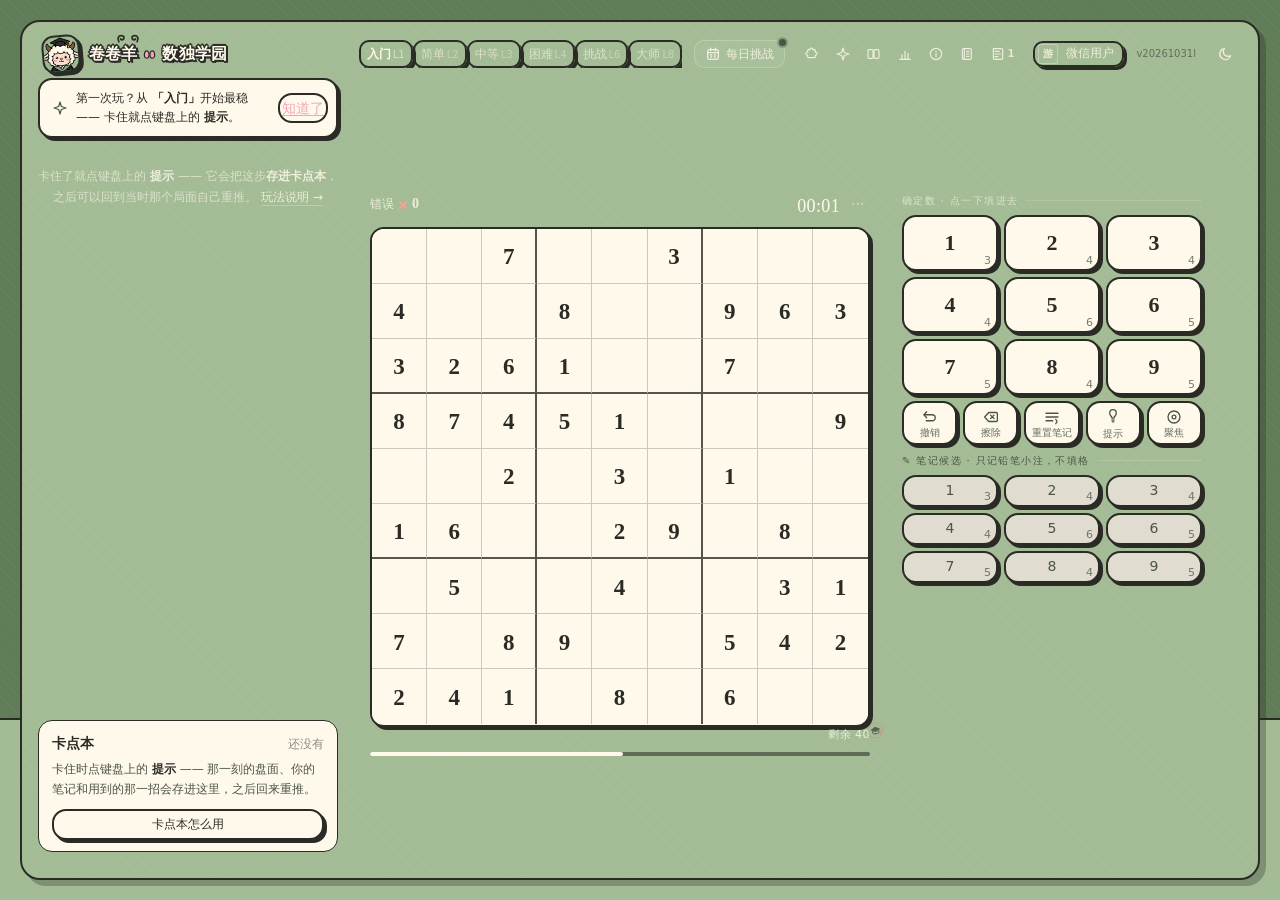
==== index.html @ a4fa40eb "卷卷羊·数独学园：会讲思路的数独小游戏" ====
<!DOCTYPE html>
<html lang="zh-CN" data-theme="light">
<head>
<meta charset="utf-8">
<!-- G3-struct -->
<meta name="viewport" content="width=device-width,initial-scale=1,maximum-scale=1,user-scalable=no,viewport-fit=cover">
<meta http-equiv="Cache-Control" content="public, max-age=300, must-revalidate">

<title>卷卷羊 · 数独学园 —— 会教你的数独</title>
<meta name="description" content="卷卷羊·数独学园——会教你的数独。卡住不慌：提示会把卡点存进卡点本，之后回到原局面自己重推。每日挑战打卡、技巧解锁、拼图收集。">
<meta property="og:title" content="卷卷羊 · 数独学园">
<meta property="og:description" content="卷卷羊·数独学园——会教你的数独。卡住不慌：提示会把卡点存进卡点本，之后回到原局面自己重推。每日挑战打卡、技巧解锁、拼图收集。">
<meta property="og:type" content="website">
<meta property="og:image" content="https://juanjuanyang-sudoku.app.workbuddy.host/share-cover.png?sharecode=OUQT4PXSUZ">
<meta property="og:image:width" content="1200">
<meta property="og:image:height" content="900">
<meta property="og:image:type" content="image/png">
<meta name="twitter:card" content="summary_large_image">
<meta name="twitter:title" content="卷卷羊 · 数独学园">
<meta name="twitter:description" content="卷卷羊·数独学园——会教你的数独。卡住不慌：提示会把卡点存进卡点本，之后回到原局面自己重推。每日挑战打卡、技巧解锁、拼图收集。">
<meta name="twitter:image" content="https://juanjuanyang-sudoku.app.workbuddy.host/share-cover.png?sharecode=OUQT4PXSUZ">
<link rel="icon" href="[data-uri]">
<link rel="apple-touch-icon" href="share-cover.png">
<link rel="stylesheet" href="./style.css">
</head>
<body>
<!-- 手绘旅行背景（纯装饰，固定层不参与布局）：太阳 / 云 / 远山 / 草甸 / 小花 -->
<div class="scene" aria-hidden="true">
  <i class="sc-sun"></i>
  <i class="sc-cl c1"></i><i class="sc-cl c2"></i><i class="sc-cl c3"></i>
  <i class="sc-hl h1"></i><i class="sc-hl h2"></i>
  <i class="sc-grass"></i>
  <i class="sc-sheep"></i>
  <i class="sc-fl f1"></i><i class="sc-fl f2"></i><i class="sc-fl f3"></i>
</div>
<div class="wrap">

  <header class="top">
    <div class="brand">
      <span class="logo" aria-hidden="true"></span>
      <span class="bt"><span class="bt-yy">卷卷羊<svg class="bt-horns" viewBox="0 0 40 14" aria-hidden="true"><path d="M6 12 C3 7 5 2.5 10 2.5 C13.5 2.5 15 5.5 13 8 C11.5 9.8 9 9.4 8.4 7.6"/><path d="M34 12 C37 7 35 2.5 30 2.5 C26.5 2.5 25 5.5 27 8 C28.5 9.8 31 9.4 31.6 7.6"/></svg></span><svg class="bt-hoof" viewBox="0 0 22 20" aria-hidden="true"><path d="M6.6 3.2 C9.4 3.2 10.8 6.2 10.2 10.4 C9.9 12.9 8.5 14.2 6.6 14 C4.4 13.8 3.1 11.3 3.5 8 C3.9 5 4.9 3.2 6.6 3.2 Z"/><path d="M15.4 3.2 C12.6 3.2 11.2 6.2 11.8 10.4 C12.1 12.9 13.5 14.2 15.4 14 C17.6 13.8 18.9 11.3 18.5 8 C18.1 5 17.1 3.2 15.4 3.2 Z"/></svg><span>数独学园</span></span>
    </div>
    <span class="spacer"></span>
    <div class="tiers" id="tiers"></div>
    <!-- 每日挑战入口：原先是一整张常驻卡片（占约 44px 纵高、做题时纯属占地方），
         2026-10-29 收成顶栏一枚小按钮 —— 今日未打卡显示暖黄小点，已完成整枚转暖黄。
         点开是「每日挑战」面板：今日题目 + 打卡图 + 开始挑战。 -->
    <button class="dbtn" id="dailyBtn" type="button" title="每日挑战：每天一道全网同题，打卡连成图">
      <svg class="db-ic" viewBox="0 0 24 24" fill="none" stroke="currentColor" stroke-width="1.9" stroke-linecap="round" stroke-linejoin="round" aria-hidden="true"><rect x="4" y="5.5" width="16" height="14.5" rx="2.5"/><path d="M4 10 H20 M8.5 3.2 V7 M15.5 3.2 V7 M8.5 13.5 H10 M14 13.5 H15.5 M8.5 16.5 H10 M14 16.5 H15.5"/></svg>
      <span class="db-t" id="dailyBtnTxt">每日挑战</span>
      <i class="db-dot" id="dailyBtnDot" hidden aria-hidden="true"></i>
    </button>
    <div class="navmenu">
      <input class="navchk" type="checkbox" id="navChk" aria-label="更多入口">
      <label class="navtoggle" for="navChk" title="更多入口" aria-label="更多入口"></label>
      <label class="navscrim" for="navChk" aria-hidden="true"></label>
      <div class="navmenu-body">
  <nav class="nav">
        <button class="navbtn" id="navPuzzle" title="完成任务收集拼图碎片"><span class="ni"><svg class="npz" viewBox="0 0 24 24" fill="none" stroke="currentColor" stroke-width="1.9" stroke-linecap="round" stroke-linejoin="round" aria-hidden="true"><path d="M6.5 5.5 H9 Q8.5 3 11 3 Q13.5 3 13 5.5 H15.5 Q17 5.5 17 7 V9.5 Q19.5 9 19.5 11.5 Q19.5 14 17 13.5 V16 Q17 17.5 15.5 17.5 H7 Q5.5 17.5 5.5 16 V13.5 Q3 14 3 11.5 Q3 9 5.5 9.5 V7 Q5.5 5.5 6.5 5.5 Z"/></svg></span><span class="nbl">拼图</span><i class="nbadge" id="pzBadge" hidden></i></button>
        <button class="navbtn" id="navSkills" title="L1–L8 技巧图鉴"><span class="ni"><svg class="nsp" viewBox="0 0 24 24" fill="none" stroke="currentColor" stroke-width="1.9" stroke-linecap="round" stroke-linejoin="round" aria-hidden="true"><path d="M12 3 L14 9.7 L21 12 L14 14.3 L12 21 L10 14.3 L3 12 L10 9.7 Z"/></svg></span><span class="nbl">技巧</span></button>
        <button class="navbtn" id="navTutorial" title="新手教程：每一招配一个真实局面，手把手走一遍"><span class="ni"><svg class="ntu" viewBox="0 0 24 24" fill="none" stroke="currentColor" stroke-width="1.9" stroke-linecap="round" stroke-linejoin="round" aria-hidden="true"><path d="M4.5 5.5 H9 Q10.5 5.5 10.5 7 V17 Q10.5 18.5 9 18.5 H4.5 Q3 18.5 3 17 V7 Q3 5.5 4.5 5.5 Z M13.5 5.5 H18 Q19.5 5.5 19.5 7 V17 Q19.5 18.5 18 18.5 H13.5 Q12 18.5 12 17 V7 Q12 5.5 13.5 5.5 Z"/></svg></span><span class="nbl">教程</span></button>
        <button class="navbtn" id="navStats" title="能力画像：通关统计与技巧分布"><span class="ni"><svg class="nch" viewBox="0 0 24 24" fill="none" stroke="currentColor" stroke-width="1.9" stroke-linecap="round" stroke-linejoin="round" aria-hidden="true"><path d="M4 20 H20 M7.5 20 V13 M12 20 V7.5 M16.5 20 V11"/></svg></span><span class="nbl">画像</span></button>
        <button class="navbtn" id="navAbout" title="玩法说明与工程验证"><span class="ni"><svg class="nin" viewBox="0 0 24 24" fill="none" stroke="currentColor" stroke-width="1.9" stroke-linecap="round" stroke-linejoin="round" aria-hidden="true"><circle cx="12" cy="12" r="8.5"/><path d="M12 11.2 V16.2 M12 7.7 V8.5"/></svg></span><span class="nbl">关于</span></button>
        <button class="navbtn hot" id="navCards" title="复盘我卡住过的局面">
          <span class="ni"><svg class="nnt" viewBox="0 0 24 24" fill="none" stroke="currentColor" stroke-width="1.9" stroke-linecap="round" stroke-linejoin="round" aria-hidden="true"><path d="M7 4 H16.5 Q18.5 4 18.5 6 V18 Q18.5 20 16.5 20 H7 Q5 20 5 18 V6 Q5 4 7 4 Z M8 4 V20 M11.5 8.5 H15 M11.5 12 H15 M11.5 15.5 H15"/></svg></span><span class="nbl">卡点本</span>
          <i class="nbadge" id="navCardBadge" hidden>0</i>
        </button>
        <button class="navbtn" id="navRecords" title="我做过哪些题：完成 / 进行中 / 放弃都在这里"><span class="ni"><svg class="nrc" viewBox="0 0 24 24" fill="none" stroke="currentColor" stroke-width="1.9" stroke-linecap="round" stroke-linejoin="round" aria-hidden="true"><path d="M5 4 H17 Q19 4 19 6 V18 Q19 20 17 20 H7 Q5 20 5 18 V6 Q5 4 7 4 Z M7.5 8 H14 M7.5 12 H16 M7.5 16 H12"/></svg></span><span class="nbl">已做</span><i class="nbadge" id="recBadge" hidden>0</i></button>
      </nav>
      <button class="chip avatar" id="acctBtn" title="账号中心：进度按账号分开保存"><span class="av" id="acctAv">游</span><span class="txt" id="acctChipName">微信用户</span></button>
      <span class="bver" id="bver" title="构建版本"></span><button class="icon-btn" id="themeBtn" title="切换深色 / 浅色"><svg class="ic-moon" viewBox="0 0 24 24" fill="none" stroke="currentColor" stroke-width="1.9" stroke-linecap="round" stroke-linejoin="round" aria-hidden="true"><path d="M19.5 14.2 Q17.5 15.3 15.3 15 Q11.3 14.5 10 10.8 Q8.9 7.6 11.2 4.8 Q6.6 5.5 5.3 9.8 Q4 14.3 7.4 17.4 Q11 20.5 15.2 19.1 Q18.3 18 19.5 14.2 Z"/></svg><svg class="ic-sun" viewBox="0 0 24 24" fill="none" stroke="currentColor" stroke-width="1.9" stroke-linecap="round" stroke-linejoin="round" aria-hidden="true"><circle cx="12" cy="12" r="4.1"/><path d="M12 3.4 V5.3 M12 18.7 V20.6 M3.4 12 H5.3 M18.7 12 H20.6 M6.1 6.1 L7.4 7.4 M16.6 16.6 L17.9 17.9 M17.9 6.1 L16.6 7.4 M7.4 16.6 L6.1 17.9"/></svg></button>
      </div>
    </div>
  </header>

  <!-- ==================== 视图 · 做题（主界面，只放解题所需） ==================== -->
  <main class="view" id="view-play">
    <!-- 左侧栏：宽屏（PC 横屏）排在棋盘左边，窄屏自动回到棋盘上方（CSS 控制） -->
    <div class="sidecol" id="sideCol">
    <!-- 每日挑战：按日期定题，完成点亮连续打卡 -->
                                                            <div class="newbie" id="newbie" hidden>
      <span class="nb-ic"><svg class="nbstar" viewBox="0 0 24 24" fill="none" stroke="currentColor" stroke-width="1.9" stroke-linecap="round" stroke-linejoin="round" aria-hidden="true"><path d="M12 3 L14 9.7 L21 12 L14 14.3 L12 21 L10 14.3 L3 12 L10 9.7 Z"/></svg></span>
      <span class="nb-tx">第一次玩？从 <b>「入门」</b>开始最稳 —— 卡住就点键盘上的 <b>提示</b>。</span>
      <button class="lnk" id="newbieX">知道了</button>
    </div>
    <!-- 每日挑战卡已收进顶栏的 #dailyBtn（2026-10-29）：常驻卡片在做题时纯占纵高，
         内容全部搬进「每日挑战」面板（#dailyOv），省下的高度直接给了棋盘。 -->
    <div class="tail">
      卡住了就点键盘上的 <b>提示</b> —— 它会把这步<b>存进卡点本</b>，之后可以回到当时那个局面自己重推。
      <a id="lnkAbout">玩法说明 →</a>
    </div>

    <!-- J-B3 / K-1：桌面三栏左栏下部的空绿，用来放「卡点本摘要」——和「会教你的数独」定位最搭的那张卡。
         常驻显示（空卡点也显示引导语），<1120px 由 CSS 的 display:none 彻底不占位。 -->
    <div class="leftnote" id="leftNote">
      <div class="ln-hd"><b>卡点本</b><span id="leftNoteTag">还没有</span></div>
      <div class="ln-body" id="leftNoteBody"></div>
      <button class="btn sm ln-btn" id="leftNoteBtn" type="button">打开卡点本</button>
    </div>















    

    </div>

    <div class="boardwrap">
      <div class="status">
        <span class="st st-err" id="stErrWrap">错误 <i class="st-x" aria-hidden="true"></i><b id="stErr">0</b></span>
        <!-- 草稿盘状态胶囊（2026-10-29）：草稿态顶替「错误」位，点一下退出草稿。
             放这里而不是新起一条横幅，是因为它零纵高代价 —— 手机档棋盘每多占 1px，
             fitScale 就得整体降一档。 -->
        <button class="st st-draft" id="stDraft" type="button" hidden
                title="草稿推演中：原盘面一格没动。点这里退出草稿">
          <i class="df-ic" aria-hidden="true"></i>
          <span class="df-t">草稿 · <b id="dfSteps">0</b> 步</span>
          <i class="df-x" aria-hidden="true"></i>
        </button>
        <span class="right">
          <button class="clock" id="clockBtn" type="button" title="点击暂停 / 继续（也可按空格）">
            <b id="stTime">00:00</b>
          </button>
          <details class="more">
            <summary title="棋局设置" aria-label="棋局设置"></summary>
            <div class="more-body">
              <p class="more-t">棋局设置</p>
              <div class="more-row">
                <span class="st">提示 <b id="stHint">0</b></span>
                <span class="st">本题 L<b id="stGrade">1</b></span>
                <span class="st tip" id="btnTip" title="点一下开关：全盘亮出所有「一眼可填」的答案（主动偷懒模式，默认关；键盘的「9 差 1」提示不受影响）"><span class="dot tipdot"></span>自明 <b id="stMust">0</b></span>
              </div>
              <div class="more-row more-btns">
                <button class="mini" id="btnNote" aria-pressed="false" title="实体键盘：数字键=填确定数，小键盘 1-9=记候选笔记；打开后互换（快捷键 N 也能切换）。触屏设备不显示">笔记 关</button>
                <button class="mini" id="btnFocus" aria-pressed="false">聚焦 关</button>
                <button class="mini" id="btnCheck" aria-pressed="true" title="纠错开：填错当场标红并计数，已填对的格子会锁定防手滑（点一下关掉：不判对错、不标红、不锁格，像纸上做题）">纠错 开</button>
                <button class="mini" id="btnSfx" aria-pressed="true" title="音效与震动：填对一声木鱼、填错一声闷响、通关三音上行；手机上填错会轻震一下">反馈 开</button>
                <button class="mini" id="btnNew">换一题</button>
                <button class="mini" id="btnDraftMini" title="草稿盘：把当前盘面另存一份，随便填随便改；退出后原盘面一格不动">开草稿</button>
              </div>
            </div>
          </details>
          <!-- 草稿常驻入口（2026-10-30）：⋯ 里那枚「开草稿」藏了两层，真机测试反馈「没找到」。
               窄屏在状态行行尾直接摆一枚「草稿」胶囊（CSS 只在 ≤719px 显示，桌面上不出现），
               进草稿后让位给上面的 stDraft 步数胶囊。 -->
          <button class="st st-draft st-draft-open" id="btnDraftOpen" type="button"
                  title="草稿推演：把当前盘面另存一份，随便填随便改；退出后原盘面一格不动">
            <i class="df-ic" aria-hidden="true"></i>
            <span class="df-t">草稿</span>
          </button>
        </span>
      </div>
      <div class="board" id="board"></div>
      <button class="resume" id="resumeBtn" type="button" title="继续">续</button>
      <div class="progress"><i id="bar"></i></div>
      <span class="boardstamp" aria-hidden="true"><svg viewBox="0 0 48 48"><circle cx="24" cy="24" r="21" fill="none" stroke="#E8654F" stroke-width="2.6" stroke-dasharray="3 3.4"/><path d="M10 21 L24 13.5 L38 21 L24 28.5 Z" fill="#2B2B26"/><path d="M15.5 24.5 v6.5 c0 2.8 17 2.8 17 0 v-6.5" fill="none" stroke="#2B2B26" stroke-width="2.6"/><path d="M36.5 23 v8.5" stroke="#E8654F" stroke-width="2.2"/><circle cx="36.5" cy="34" r="2.4" fill="#E8654F"/></svg></span>

      <!-- 下一步提示：棋盘上方的一过性浮层（不占版面高度，不自动消失，可手动收起） -->
      <aside class="hintsheet" id="hintPanel" hidden>
        <div class="hshd">
          <span class="hsgrip" aria-hidden="true">⠿</span>
          <h3>提示 <span class="tag" id="hintTag">待提示</span></h3>
          <button class="btn sm" id="btnApply" hidden>应用</button>
          <button class="btn sm" id="btnDraft" hidden title="把当前盘面另存一份草稿，自己动手把这条链走一遍（原盘面一格不动）">草稿推演</button>
          <button class="btn sm hl-next" id="hintNext" hidden title="看懂了再点，翻开下一条讲解">下一步 ▸ 看懂了再点</button>
          <button class="btn sm" id="hintClose">收起</button>
        </div>
        <div class="hsbody" id="hintBox"></div>
      </aside>

      <div class="pad" id="pad"></div>
    </div>

  </main>

  <!-- ==================== 视图 · 拼图收集 ==================== -->
  <section class="view pg" id="view-puzzle" hidden>
    <div class="pghead">
      <button class="back" id="pzBack">← 返回做题</button>
      <h2><svg class="hic" viewBox="0 0 24 24" fill="none" stroke="currentColor" stroke-width="1.9" stroke-linecap="round" stroke-linejoin="round" aria-hidden="true"><path d="M6.5 5.5 H9 Q8.5 3 11 3 Q13.5 3 13 5.5 H15.5 Q17 5.5 17 7 V9.5 Q19.5 9 19.5 11.5 Q19.5 14 17 13.5 V16 Q17 17.5 15.5 17.5 H7 Q5.5 17.5 5.5 16 V13.5 Q3 14 3 11.5 Q3 9 5.5 9.5 V7 Q5.5 5.5 6.5 5.5 Z"/></svg> 拼图收集 <span class="tag" id="pzCount">0 / 256</span></h2>
    </div>
    <div class="panel">
      <div class="pz-progress">
        <span>当前正在集：<b id="pzCurLevel">—</b></span>
        <span id="pzCurTheme" class="pz-theme-tag"></span>
      </div>
      <div class="pz-stage-head">
        <span class="pz-stage-title" id="pzStageTitle">—</span>
        <span class="pz-stage-n" id="pzStageN">0 / 16</span>
      </div>
      <div class="pz-stage" id="pzStage"></div>
      <div class="pzcap" id="pzCap"></div>
    </div>
    <div class="panel">
      <h3>图鉴 <span class="tag">点击任意一幅查看</span></h3>
      <div class="pz-index" id="pzIndex"></div>
    </div>
    <div class="panel">
      <h3>怎么收集 <span class="tag">每通关一局 = 随机点亮当前一幅的一块</span></h3>
      <div class="pztasks" id="pzTasks"></div>
    </div>
  </section>

  <section class="view pg" id="view-skills" hidden>
    <div class="pghead">
      <button class="back" id="skBack">← 返回做题</button>
      <h2>技巧图鉴 <span class="tag" id="skillTag">0 / 8</span></h2>
    </div>
    <div class="panel">
      <div class="skills" id="skills"></div>
    </div>
    <div class="panel">
      <h3>这个阶梯是怎么定出来的</h3>
      <div class="empty">
        难度不是靠「提示数多少」定的 —— 实测提示数与难度只有弱相关（皮尔逊 −0.393，解释力约 15%），
        没法当指标用。<b>真正的指标是「解完这题最少要用到第几级技巧」</b>：<br><br>
        每道题都用 L1 起逐级尝试，只用 L1 就能推完 → 定级 L1；必须动用到 L3 才能推完 → 定级 L3。
        L1–L8 全上还解不完的，才会被判为超纲。实测在 300 道随机题上，这套阶梯的覆盖率是
        <b>300 / 300 = 100%</b>。<br><br>
        所以你在做题时看到的「本题 L3」，是一句可验证的承诺：<b>这题只需要 L3 及以下的技巧就能解完</b>，
        不需要你去猜更高级的招。
      </div>
    </div>
  </section>

  <!-- ==================== 视图 · 新手教程 ==================== -->
  <section class="view pg" id="view-tutorial" hidden>
    <div class="pghead">
      <button class="back" id="tutBack">← 返回做题</button>
      <h2>新手教程 <span class="tag" id="tutTag">L1–L8</span></h2>
    </div>
    <div class="panel">
      <p class="pgnote" style="text-align:left">
        每一招都配一个<b>真实的局面</b>：先把低一级的招数全部用光，剩下这一步<b>只能靠这一招</b>解开 ——
        所以你看到的例子，就是这招真正该出场的时刻。点「换一个例子」可以换一道题。<br>
        <b>零基础就从 L1 顺着往下看：</b>每一章开头都有一块「零基础先看」，用大白话把这一招的来龙去脉讲一遍，
        看懂了再看下面的真实棋盘；嫌长可以点右上角「收起」。
      </p>
      <div class="tut-nav" id="tutNav"></div>
      <div id="tutBody"><div class="empty">选一招开始看 ↓</div></div>
    </div>
  </section>

  <!-- ==================== 视图 · 能力画像 ==================== -->
  <section class="view pg" id="view-stats" hidden>
    <div class="pghead">
      <button class="back" id="stBack">← 返回做题</button>
      <h2><svg class="hic" viewBox="0 0 24 24" fill="none" stroke="currentColor" stroke-width="1.9" stroke-linecap="round" stroke-linejoin="round" aria-hidden="true"><path d="M4 20 H20 M7.5 20 V13 M12 20 V7.5 M16.5 20 V11"/></svg> 能力画像</h2>
    </div>
    <div class="panel">
      <div id="statsTop"></div>
    </div>
    <div class="panel">
      <h3>分难度战绩 <span class="tag">通关数 / 题库总量 · 最快用时</span></h3>
      <div id="statsTiers"></div>
    </div>
    <div class="panel">
      <h3>技巧使用分布 <span class="tag">从 L1 到 L8，你用过的每一步推理</span></h3>
      <div id="statsTech"></div>
    </div>
    <div class="panel">
      <h3>每日挑战 <span class="tag">连续打卡反映的是习惯，不是天赋</span></h3>
      <div id="statsDaily"></div>
    </div>
  </section>

  <!-- ==================== 视图 · 已做过的题 ==================== -->
  <section class="view pg" id="view-records" hidden>
    <div class="pghead">
      <button class="back" id="recBack">← 返回做题</button>
      <h2>我做过哪些题 <span class="tag" id="recCount">0</span></h2>
    </div>
    <div class="panel">
      <div class="rec-filter" id="recFilter">
        <button class="rf on" data-f="all">全部</button>
        <button class="rf" data-f="progress">进行中</button>
        <button class="rf" data-f="done">完成</button>
        <button class="rf" data-f="abandon">放弃</button>
      </div>
      <div class="rec-list" id="recList"></div>
      <div class="empty" id="recEmpty" hidden>还没有做过的题。开一局，系统就会自动把这一题记在这里。</div>
    </div>
  </section>

  <!-- ==================== 视图 · 关于 & 玩法 ==================== -->
  <section class="view pg" id="view-about" hidden>
    <div class="pghead">
      <button class="back" id="abBack">← 返回做题</button>
      <h2>关于卷卷羊 · 数独学园</h2>
    </div>

    <div class="panel">
      <div id="aboutBox"></div>
    </div>

    <div class="panel">
      <h3>怎么玩</h3>
      <div class="howto">
        <p><b>键盘两行并存，不用切模式</b><br>
        上行大字 = 填<b style="color:var(--player)">确定数</b>；下行小字 = 记<b style="color:var(--accent)">候选笔记</b>。
        两行的大小、底色、边框都不同，想填哪种就点哪行。</p>

        <p><b>三态清楚分开</b><br>
        <b>深色粗体</b> = 题目给定（不可改，参与校验） ·
        <b style="color:var(--player)">蜜桃粉</b> = 你自己填的（纠错开着时<b>填对就锁定</b>，改不了） ·
        <b style="color:var(--note)">小灰字</b> = 笔记候选（纯推演，<b>不参与校验</b>，随你乱记也不会被判错）。</p>

        <p><b>纠错开关（「⋯ 棋局设置 → 纠错」）</b><br>
        <b>开</b>（默认）：填错当场标红并计数，已填对的格子随之<b>锁定</b>，防手滑点掉。<br>
        <b>关</b>：不判对错、不标红、不计数、不锁格 —— 也就是纸上模式（Paper Mode）：
        填对了也能改，填错了也没提示，同行同列同宫撞了数都不染红，全凭自己核对。</p>

        <p><b>选中一个数字，全盘跟着亮</b><br>
        点了某个数字（格子里的或键盘上的），同行 + 同列 + 同宫一起奶油底，
        全盘同一个数字<b>染成深灰绿并描一圈细边</b>——扫「这个数字还能放哪 / 还差几个」一眼完成，
        连笔记里的该候选也会高亮。记候选笔记<b>不算</b>：它是推演，不是场上出现的数字，不触发联动。</p>

        <p><b>行 / 列 / 宫 9 差 1 时，键盘才亮缺的数</b><br>
        只有当某一<b>横</b>、某一<b>竖</b>或某个<b>小九宫格</b>已经填了 8 个数、
        而你选中的正是最后那个空格时，键盘才把缺的那个数字键
        <b style="color:var(--green)">亮绿</b>、其余键淡出 —— 这时的答案不用想，纯搬运。<br>
        除此之外（哪怕这一格靠排除只剩一个候选），键盘也不会替你数 —— 推理的过程留给你。</p>

        <p>状态栏「自明 N」= 当前还有多少格「一眼可填」（只报数量、不报位置）。想直接看答案都在哪，
        点它开启「全盘自明」，所有答案格一起亮幽灵数字 —— 那就是替你做题了，慎用。
        想更专注可以开「聚焦」：其他格子全部变灰，专心想当前这一格。</p>

        <p><b>数字填满 9 个就自动禁用</b><br>
        某个数字在盘面出现满 9 次，键盘上下两行同时变灰、点了不可填，省得你反复试。</p>

        <p><b>卡点本：把「看过一次」变成「真的会做」</b><br>
        每次点「教我下一步」，都会自动存下<b>提示前的完整局面 + 你当时记的笔记 + 用到的那一招</b>。
        之后可以重演推理链、做两问自测，还能<b>回到那个卡点自己重推一遍</b>。
        自测全对才标「已掌握」—— 看过 ≠ 会做，答错就一直留在「待复习」。</p>
      </div>
    </div>

    <div class="panel">
      <h3>我的卡点本 <span class="tag" id="cardTag">0 条</span></h3>
      <div class="cardbrief" id="cardBrief"></div>
      <button class="bigbtn soft" id="btnCards"><svg class="bic" viewBox="0 0 24 24" fill="none" stroke="currentColor" stroke-width="1.9" stroke-linecap="round" stroke-linejoin="round" aria-hidden="true"><path d="M7 4 H16.5 Q18.5 4 18.5 6 V18 Q18.5 20 16.5 20 H7 Q5 20 5 18 V6 Q5 4 7 4 Z M8 4 V20 M11.5 8.5 H15 M11.5 12 H15 M11.5 15.5 H15"/></svg> 打开卡点本</button>
    </div>

    <div class="panel">
      <h3>按键与操作</h3>
      <div class="keys">
        <span class="kbhint">
          <code>1-9</code> 填确定数 · <code>小键盘 1-9</code> 记候选笔记 · <code>Shift+1-9</code> 临时记笔记 ·
          <code>N</code> 笔记模式开关 · <code>0 / Backspace</code> 擦除 ·
          <code>F</code> 聚焦 · <code>H</code> 提示 · <code>U</code> 撤销 · <code>方向键</code> 移动 ·
          <code>Esc</code> 返回做题
        </span>
        <span class="touchhint">
          点格子选中 → 点下方<b>上行大字</b>填确定数、<b>下行小字</b>记候选笔记。两行都在，不用切换模式。
        </span>
      </div>
    </div>

    <div class="pgnote">
      卷卷羊 · 数独学园 v1.0 —— 「会教你的数独」：市面产品都在给答案，我们教推理。
      WorkBuddy「1024 造物挑战」参赛作品。
    </div>
  </section>
</div>

<div class="drawer" id="drawer" hidden>
  <div class="dwhead">
    <b><svg class="dic" viewBox="0 0 24 24" fill="none" stroke="currentColor" stroke-width="1.9" stroke-linecap="round" stroke-linejoin="round" aria-hidden="true"><path d="M7 4 H16.5 Q18.5 4 18.5 6 V18 Q18.5 20 16.5 20 H7 Q5 20 5 18 V6 Q5 4 7 4 Z M8 4 V20 M11.5 8.5 H15 M11.5 12 H15 M11.5 15.5 H15"/></svg> 卡点本</b>
    <span class="tag" id="dwTag">0 条</span>
    <span class="sp"></span>
    <button class="mini" id="dwExport">导出 JSON</button>
    <button class="mini" id="dwClear">清空</button>
    <button class="icon-btn" id="dwClose" title="关闭">✕</button>
  </div>
  <div class="dwbody" id="dwBody"></div>
</div>

<div class="toast" id="toast"></div>

<!-- 每日挑战面板（2026-10-29）：顶栏小按钮点开的就是它。
     今日题目 + 打卡图（近 6 周热力图）+ 连续/累计/最佳 + 开始挑战。 -->
<div class="dailyov" id="dailyOv" hidden>
  <div class="dv-box">
    <div class="dv-hd">
      <b><svg class="dv-ic" viewBox="0 0 24 24" fill="none" stroke="currentColor" stroke-width="1.9" stroke-linecap="round" stroke-linejoin="round" aria-hidden="true"><rect x="4" y="5.5" width="16" height="14.5" rx="2.5"/><path d="M4 10 H20 M8.5 3.2 V7 M15.5 3.2 V7 M8.5 13.5 H10 M14 13.5 H15.5 M8.5 16.5 H10 M14 16.5 H15.5"/></svg> 每日挑战</b>
      <span class="dv-date" id="dvDate">今天</span>
      <span class="sp"></span>
      <button class="icon-btn" id="dvClose" title="关闭">✕</button>
    </div>
    <div class="dv-body" id="dvBody"></div>
  </div>
</div>

<!-- 账号中心（本地账号：注册/登录后进度按账号隔离） -->
<div class="acctov" id="acctOv" hidden>
  <div class="box">
    <div class="em" id="acctEm"></div>
    <h2 id="acctTitle">账号</h2>
    <div id="acctBody"></div>
    <button class="bigbtn soft" id="acctClose">关闭</button>
  </div>
</div>




<!-- PUZZLE_DATA 已外链为 puzzles-data.js（异步加载，见文件末尾） -->


<script src="./puzzles-data.js" async></script>

<script src="./main.js"></script>
</body>
</html>
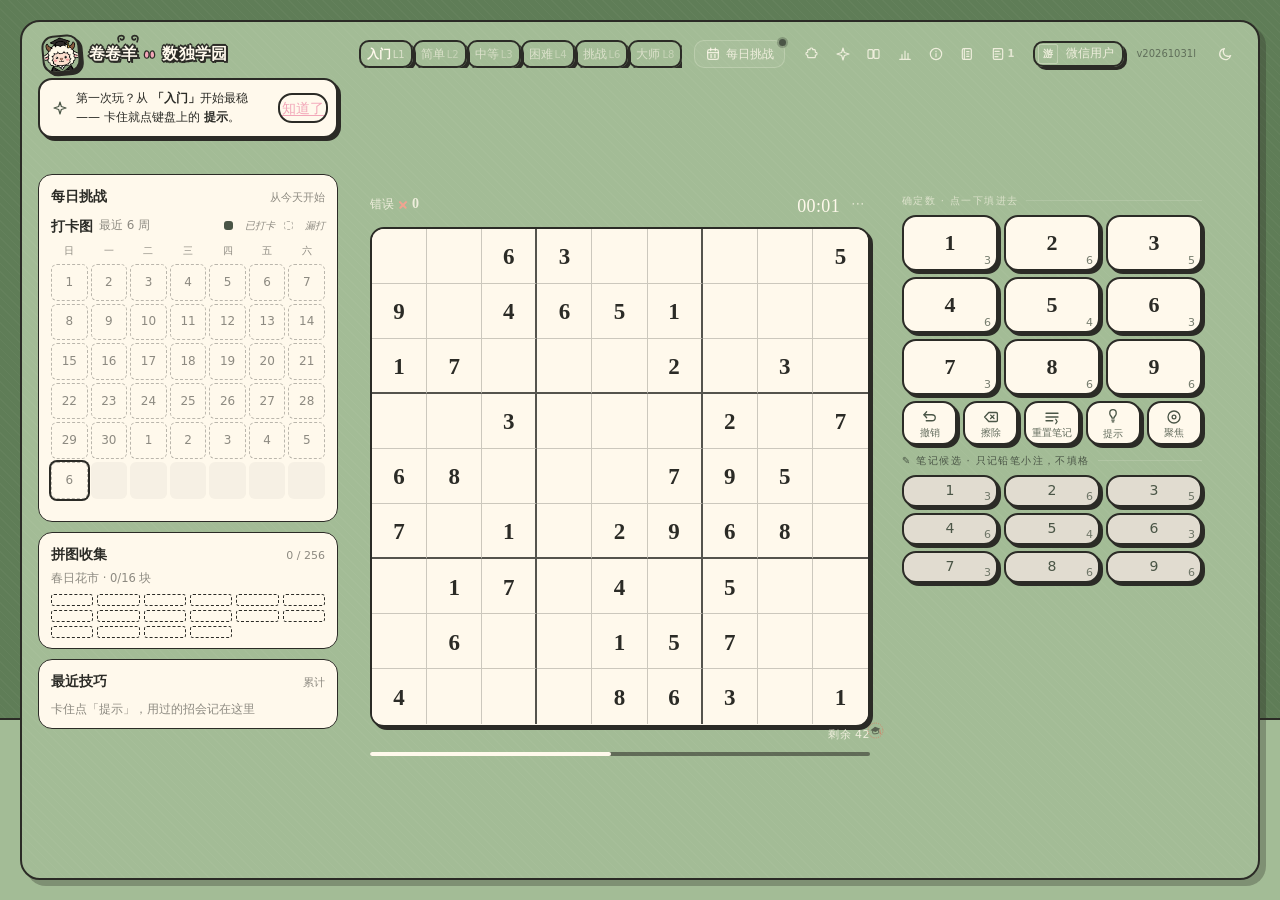
==== commit c13ea88c: "桌面版布局优化：左栏信息卡（每日挑战/拼图收集/最近技巧）+ 右栏双键盘；修复 720~1119 宽度键盘堆叠与笔记候选丢失" ====
--- a/index.html
+++ b/index.html
@@ -90,12 +90,13 @@
       <a id="lnkAbout">玩法说明 →</a>
     </div>
 
-    <!-- J-B3 / K-1：桌面三栏左栏下部的空绿，用来放「卡点本摘要」——和「会教你的数独」定位最搭的那张卡。
-         常驻显示（空卡点也显示引导语），<1120px 由 CSS 的 display:none 彻底不占位。 -->
-    <div class="leftnote" id="leftNote">
-      <div class="ln-hd"><b>卡点本</b><span id="leftNoteTag">还没有</span></div>
-      <div class="ln-body" id="leftNoteBody"></div>
-      <button class="btn sm ln-btn" id="leftNoteBtn" type="button">打开卡点本</button>
+    <!-- J-B3 / K-1：桌面三栏左栏的「卡点本摘要」已由 v4 版式（2026-11-02）替换为三张数据卡：
+         每日挑战打卡图 / 拼图收集 / 最近技巧（#railCards，仅 ≥1120 由 CSS 显示）。
+         卡点本本体仍在 #drawer 抽屉与画像页，入口不变。 -->
+    <div class="railcards" id="railCards">
+      <div class="railcard" id="railDaily"></div>
+      <div class="railcard" id="railPz"></div>
+      <div class="railcard" id="railTech"></div>
     </div>
 
 
--- a/style.css
+++ b/style.css
@@ -748,23 +748,23 @@
 .dailyov .dv-st b.ok{color:#2f7d32}            /* 已完成用稳重的绿，不刺眼 */
 .dailyov .dv-st span{font-size:var(--fs-12);color:var(--text3)}
 /* 打卡图（近 6 周热力图） */
-.dailyov .dh-h{display:flex;align-items:center;gap:6px;flex-wrap:wrap;
+.dailyov .dh-h,.railcard .dh-h{display:flex;align-items:center;gap:6px;flex-wrap:wrap;
   font-size:var(--fs-14);font-weight:600;color:var(--text);margin-bottom:6px}
-.dailyov .dh-h > span{font-size:var(--fs-12);font-weight:400;color:var(--text3)}
-.dailyov .dh-leg{margin-left:auto;display:inline-flex;align-items:center;gap:9px;
+.dailyov .dh-h > span,.railcard .dh-h > span{font-size:var(--fs-12);font-weight:400;color:var(--text3)}
+.dailyov .dh-leg,.railcard .dh-leg{margin-left:auto;display:inline-flex;align-items:center;gap:9px;
   font-size:10px;font-weight:400;color:var(--text3)}
-.dailyov .dh-leg .dh-on,.dailyov .dh-leg .dh-off{display:inline-block;width:9px;height:9px;
+.dailyov .dh-leg .dh-on,.dailyov .dh-leg .dh-off,.railcard .dh-leg .dh-on,.railcard .dh-leg .dh-off{display:inline-block;width:9px;height:9px;
   border-radius:3px;vertical-align:middle;margin-right:3px}
-.dailyov .dh-leg .dh-on{background:var(--amber)}
-.dailyov .dh-leg .dh-off{background:var(--surface);border:1px dashed var(--line-strong)}
-.dailyov .dh-grid{display:grid;grid-template-columns:repeat(7,1fr);gap:3px;margin-bottom:var(--s3)}
-.dailyov .dh-dow{font-size:10px;color:var(--text3);text-align:center;padding-bottom:2px}
-.dailyov .dh-c{aspect-ratio:1/1;display:grid;place-items:center;
+.dailyov .dh-leg .dh-on,.railcard .dh-leg .dh-on{background:var(--amber)}
+.dailyov .dh-leg .dh-off,.railcard .dh-leg .dh-off{background:var(--surface);border:1px dashed var(--line-strong)}
+.dailyov .dh-grid,.railcard .dh-grid{display:grid;grid-template-columns:repeat(7,1fr);gap:3px;margin-bottom:var(--s3)}
+.dailyov .dh-dow,.railcard .dh-dow{font-size:10px;color:var(--text3);text-align:center;padding-bottom:2px}
+.dailyov .dh-c,.railcard .dh-c{aspect-ratio:1/1;display:grid;place-items:center;
   font-size:var(--fs-12);border-radius:6px;background:var(--surface);color:var(--text2)}
-.dailyov .dh-c.dh-on{background:var(--amber);color:#3a2e10;font-weight:700}
-.dailyov .dh-c.dh-off{background:transparent;color:var(--text3);border:1px dashed var(--line-strong)}
-.dailyov .dh-c.dh-fut{background:color-mix(in srgb,var(--text) 4%,transparent);color:transparent}
-.dailyov .dh-c.dh-today{box-shadow:0 0 0 2px var(--ink)}
+.dailyov .dh-c.dh-on,.railcard .dh-c.dh-on{background:var(--amber);color:#3a2e10;font-weight:700}
+.dailyov .dh-c.dh-off,.railcard .dh-c.dh-off{background:transparent;color:var(--text3);border:1px dashed var(--line-strong)}
+.dailyov .dh-c.dh-fut,.railcard .dh-c.dh-fut{background:color-mix(in srgb,var(--text) 4%,transparent);color:transparent}
+.dailyov .dh-c.dh-today,.railcard .dh-c.dh-today{box-shadow:0 0 0 2px var(--ink)}
 /* 连续 / 本月 / 累计 三项 */
 .dailyov .dv-nums{display:grid;grid-template-columns:repeat(3,1fr);gap:6px;margin-bottom:var(--s3)}
 .dailyov .dv-num{display:flex;flex-direction:column;align-items:center;gap:2px;
@@ -776,14 +776,14 @@
 /* 手机窄屏：热力图格字更小，三项数字略收 */
 @media (max-width:560px){
   .dailyov .dv-body{padding:var(--s3)}
-  .dailyov .dh-c{font-size:10px}
+  .dailyov .dh-c,.railcard .dh-c{font-size:10px}
   .dailyov .dv-num b{font-size:var(--fs-18)}
 }
 /* 暗色：已完成绿与标签色提亮；漏打虚线框在深底上提一档对比 */
 [data-theme="dark"] .dailyov .dv-st b.ok{color:#7bd47f}
 [data-theme="dark"] .dailyov .dv-today .dv-tag{color:#1c1605}
-[data-theme="dark"] .dailyov .dh-c.dh-off{border-color:color-mix(in srgb,var(--text) 32%,transparent)}
-[data-theme="dark"] .dailyov .dh-leg .dh-off{background:transparent;border:1px dashed color-mix(in srgb,var(--text) 32%,transparent)}
+[data-theme="dark"] .dailyov .dh-c.dh-off,.railcard .dh-c.dh-off{border-color:color-mix(in srgb,var(--text) 32%,transparent)}
+[data-theme="dark"] .dailyov .dh-leg .dh-off,.railcard .dh-leg .dh-off{background:transparent;border:1px dashed color-mix(in srgb,var(--text) 32%,transparent)}
 
 .doneov{position:fixed;top:0;right:0;bottom:0;left:0;display:grid;place-items:center;z-index:80;
   background:var(--scrim);animation:fade .2s;padding:var(--s3)}
@@ -3011,45 +3011,48 @@
 .cn-k.on{background:var(--ink);color:var(--paper);border-color:var(--ink)}
 
 /* ============================================================
-   J-B3 · 桌面三栏左栏下部的「卡点本摘要」卡（占用原本空着的草地）
-   —— 只在 ≥1120px 出现；其余断点 hidden 不占位，布局零影响。
-   ============================================================ */
-.leftnote{display:none}
+   v4（2026-11-02）· 桌面三栏左栏三卡：每日挑战打卡 / 拼图收集 / 最近技巧
+   —— 只在 ≥1120px 出现；其余断点 display:none 不占位，手机零影响。
+   （原 J-B3「卡点本摘要」卡下线：卡点本本体仍在 #drawer 抽屉与画像页。）
+   数据由 renderRail()（index.bak.html）从 DAILY / PZ / STATS 读取。
+   ============================================================ */
+.railcards{display:none}
 @media (min-width:1120px){
-  .leftnote{
-    display:block;margin-top:var(--s4);padding:11px 13px;
+  #view-play > .sidecol{
+    display:flex;flex-direction:column;align-self:stretch;
+  }
+  .railcards{
+    display:flex;flex-direction:column;gap:10px;
+    width:100%;max-width:300px;margin-top:var(--s4);
+    flex:1 1 auto;
+  }
+  .railcard{
     background:var(--surface);border:1px solid var(--line);border-radius:var(--r);
+    padding:10px 12px;
   }
-  .leftnote[hidden]{display:none}
-}
-.leftnote .ln-hd{
-  display:flex;align-items:baseline;justify-content:space-between;gap:8px;
-  font-size:var(--fs-12);color:var(--text3);margin-bottom:6px;
-}
-.leftnote .ln-hd b{color:var(--text);font-size:var(--fs-14);font-weight:600}
-.leftnote .ln-body{font-size:var(--fs-12);color:var(--text2);line-height:1.65}
-.leftnote .ln-body b{color:var(--text);font-weight:600}
-.leftnote .ln-btn{margin-top:9px;width:100%}
-/* 最近卡点两行：L 级 + 技巧名 + 日期，下一行一句话（做了什么） */
-.leftnote .ln-row{padding:6px 0;border-top:1px dashed var(--line)}
-.leftnote .ln-row:first-child{border-top:0;padding-top:0}
-.leftnote .ln-r1{display:flex;align-items:center;gap:6px;line-height:1.4}
-.leftnote .ln-r1 b{color:var(--text);font-weight:600;font-size:var(--fs-12);
-  overflow:hidden;text-overflow:ellipsis;white-space:nowrap}
-.leftnote .ln-r1 i{margin-left:auto;font-style:normal;color:var(--text3);font-size:11px;
-  font-variant-numeric:tabular-nums;flex:0 0 auto}
-.leftnote .ln-r2{margin-top:2px;color:var(--text3);font-size:11.5px}
-.leftnote .ln-tip{margin-top:8px;padding-top:8px;border-top:1px dashed var(--line);
-  font-size:11.5px;color:var(--text3);line-height:1.6}
-/* K-1：左栏拉满棋盘行高，摘要卡贴到栏底 —— 上半段信息、下半段这张卡，
-   中间的留白变成「分组间距」而不是「没做完」。 */
-@media (min-width:1120px){
-  #view-play > .sidecol{align-self:stretch}
-  /* margin-bottom 16 负责把卡片抬进视口：做题页 .wrap 按 100dvh 取高、
-     而 body 上下各有 20px 内边距，所以 .wrap 底部天生越出视口 8~20px，
-     贴底的卡片下边缘会被裁掉。抬 16px 后卡底落在视口内 ≥8px。 */
-  #view-play > .sidecol > .leftnote{margin-top:auto;margin-bottom:16px}
-}
+  .railcard:last-child{margin-bottom:16px}
+  .rc-h{display:flex;align-items:baseline;justify-content:space-between;gap:8px;
+    font-size:var(--fs-12);color:var(--text3);margin-bottom:7px}
+  .rc-h b{color:var(--text);font-size:var(--fs-14);font-weight:600}
+  .rc-h span{color:var(--text3);font-size:11px;font-variant-numeric:tabular-nums}
+  .rc-sub{font-size:11.5px;color:var(--text3);margin:-3px 0 7px}
+  .rc-trow{display:flex;align-items:baseline;justify-content:space-between;gap:8px;
+    padding:4px 0;border-top:1px dashed var(--line);font-size:var(--fs-12);color:var(--text2)}
+  .rc-trow:first-of-type{border-top:0;padding-top:0}
+  .rc-trow b{color:var(--text);font-variant-numeric:tabular-nums;font-weight:600}
+  .rc-empty{font-size:11.5px;color:var(--text3);line-height:1.6}
+  /* 拼图进度格：6 列小方块，已解锁 = 主色实心（grid-gap：Chrome 61 也认） */
+  .rz-grid{display:grid;grid-template-columns:repeat(6,1fr);grid-gap:4px}
+  .rz-c{display:block;height:12px;border-radius:3px;border:1px dashed var(--line-strong);background:transparent}
+  .rz-c.on{border:1px solid var(--pri-line);background:var(--pri)}
+  /* 打卡热力图沿用 #dailyOv 的 .dh-* 既有样式，这里只对齐卡片内边距 */
+  .railcard .dh-h{margin-bottom:6px}
+  /* v4：左栏不再放「卡住了就点提示」说明条（手机与中等屏保留不动） */
+  #view-play > .sidecol > .tail{display:none}
+}
+/* legacy-c61：flex gap 兜底（同 .copyov 的写法惯例） */
+.legacy-c61 .railcards{gap:0}
+.legacy-c61 .railcards > * + *{margin-top:10px}
 
 /* ============================================================
    K-2 · 「剩余 N」与进度条的净空（放文件末尾保证优先级最高）
@@ -3312,6 +3315,47 @@
 .legacy-c61[data-theme="dark"] #board.drafting .cell.dbad{background:rgb(89,98,88);outline-color:rgb(136,141,129)}
 .legacy-c61[data-theme="dark"] #board.drafting .cell.dbad .order{color:rgb(166,168,155)}
 
+/* ============================================================
+   v4（2026-11-02）· 900–1119 窄桌面：修「棋盘塌成 93px」死区
+   ------------------------------------------------------------
+   旧版这一档在矮窗时落到「矮窗补偿」的 --cell（100dvh-412px），
+   1064×505 这类窄矮窗口棋盘只剩 93px、键盘叠在棋盘下面。
+   这里把该档的 --cell 收成「高度预算 / 视口宽减去键盘栏」双约束，
+   得到棋盘贴左、键盘在右的紧凑双栏（版式与 720~899 同构）。
+   放文件末尾：必须赢过前面同特异性的 --cell 规则（2184/2403/2508）。
+   ============================================================ */
+@media (min-width:900px) and (max-width:1119px){
+  #view-play{--cell:min(500px, calc(100vh - 250px), calc(100vw - 620px));--cell:min(500px, calc(100dvh - 250px), calc(100vw - 620px))}
+}
+
+/* ===== v4 桌面布局修复：720~1119 的「棋盘左 + 键盘右」双栏 grid 被主题层
+   （约 1576 行 #view-play .boardwrap{display:flex}，同特异性、位置更靠后）整段压死，
+   键盘只能堆到棋盘下面。≥1120 有 2773 行的绝对定位右栏兜着，此区间没有 ——
+   在文件最末尾恢复 grid（后写胜出），并重排 status/progress/board/pad/bigbtn 五行。 ===== */
+@media (min-width:720px) and (max-width:1119px){
+  #view-play > .boardwrap{
+    display:grid;
+    grid-template-columns:auto minmax(224px,248px);
+    grid-template-rows:auto auto minmax(0,1fr) auto;
+    column-gap:var(--cg);row-gap:var(--s2);
+    flex:0 1 auto;min-height:0;width:auto;max-width:none;
+    align-self:center;justify-content:flex-start;
+  }
+  #view-play .boardwrap > .status{grid-column:1 / -1;grid-row:1;margin:0 auto var(--s2)}
+  #view-play .boardwrap > .progress{grid-column:1 / -1;grid-row:2;width:100%;margin:0}
+  #view-play .boardwrap > .board{grid-column:1;grid-row:3}
+  #view-play .boardwrap > .pad{grid-column:2;grid-row:3;width:100%;max-width:none;margin:0}
+  #view-play .boardwrap > .bigbtn{grid-column:2;grid-row:4;width:100%}
+  #view-play .boardwrap > .hintsheet{grid-column:1;grid-row:3;top:6px;left:0;right:auto;
+    transform:none;max-width:calc(var(--stage,520px) - 12px)}
+  #view-play .boardwrap > .boardstamp{top:calc(var(--cell) + 10px)}
+  /* 用户硬性要求：确定数与笔记候选必须同时在。2448 行「极矮窗藏笔记排」在 ≥1120
+     有 2808 行的恢复规则兜着，此区间没有 —— 这里同样恢复（本块在文件末尾，必胜出）。 */
+  #view-play .pad .row.nt,
+  #view-play .pad .rowlabel + .row.nt{display:grid}
+}
+
+
 
 
 
